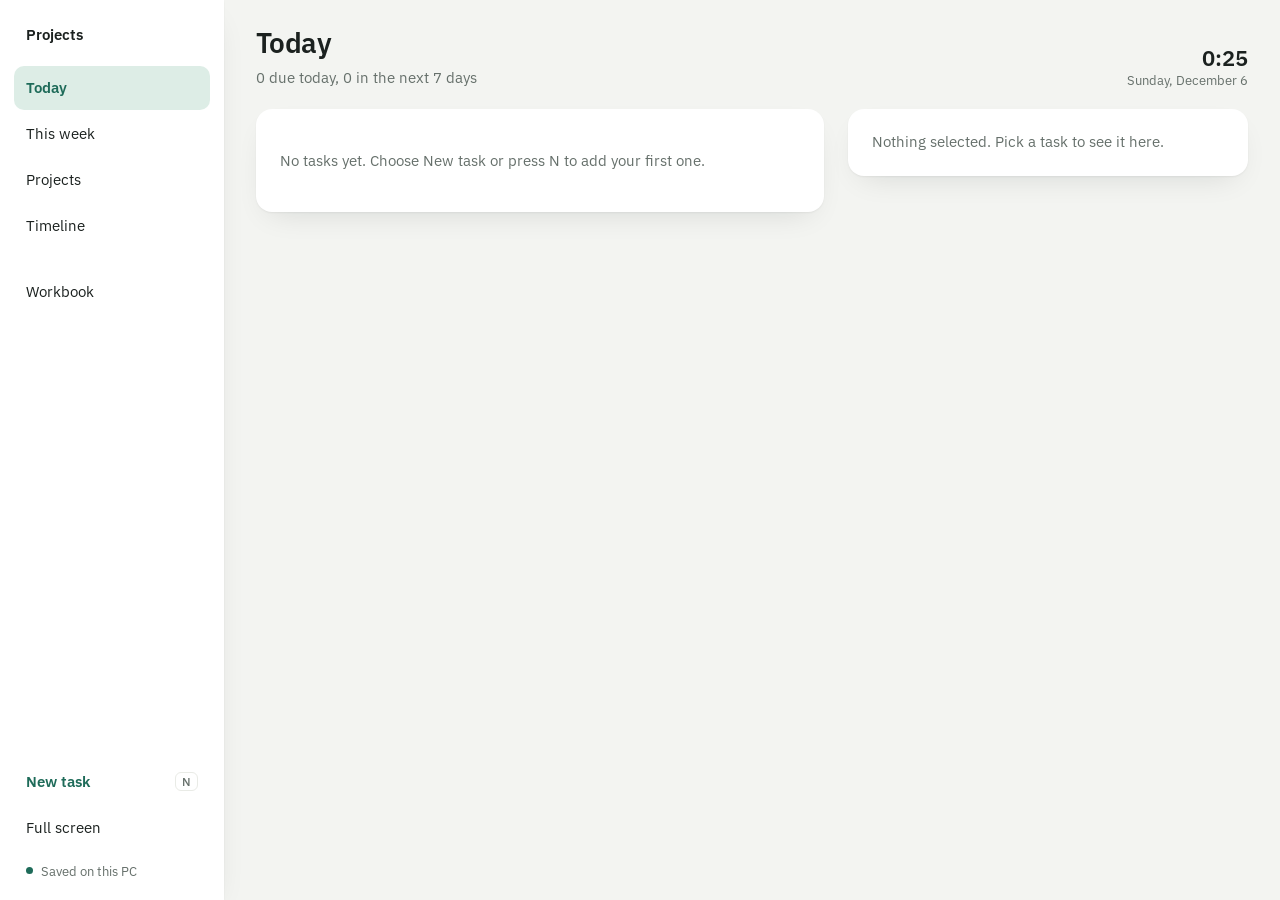
==== index.html @ d08d16b2 "Projects app: personal projects, to-dos and timeline PWA Installable desktop app with Today, This we" ====
<!doctype html>
<html lang="en">
<head>
<meta charset="utf-8">
<meta name="viewport" content="width=device-width, initial-scale=1">
<title>Projects</title>
<meta name="theme-color" content="#1E6B59">
<link rel="manifest" href="manifest.webmanifest">
<link rel="icon" href="icons/icon-192.png">
<link rel="preconnect" href="https://fonts.googleapis.com">
<link rel="stylesheet" href="https://fonts.googleapis.com/css2?family=IBM+Plex+Sans:wght@400;500;600&display=swap">
<link rel="stylesheet" href="css/app.css">
</head>
<body>
<div class="app">
  <nav class="rail" aria-label="Main">
    <div class="brand">Projects</div>
    <button class="item" data-view="today">Today <span class="count" id="cToday" hidden></span></button>
    <button class="item" data-view="week">This week</button>
    <button class="item" data-view="projects">Projects</button>
    <button class="item" data-view="timeline">Timeline</button>
    <div class="gap"></div>
    <button class="item" data-view="workbook">Workbook <span class="count warn" id="cBook" hidden>!</span></button>
    <div class="spacer"></div>
    <button class="item newbtn" id="railNew">New task <kbd>N</kbd></button>
    <button class="item" id="fsBtn">Full screen</button>
    <div class="conn"><span class="cdot" id="connDot"></span><span id="connText">Saved on this PC</span></div>
  </nav>

  <main class="page" id="page">
    <div class="demo" id="demoBanner" hidden>Demo data. Everything here is invented and kept apart from your real data.</div>

    <!-- Today -->
    <section class="view" id="v-today">
      <header class="top">
        <div><h1>Today</h1><p class="sub" id="todaySub"></p></div>
        <div class="clock"><div class="t" id="clockT"></div><div class="d" id="clockD"></div></div>
      </header>
      <div class="cols">
        <div id="todayLists"></div>
        <aside class="card detail" id="todayDetail"></aside>
      </div>
    </section>

    <!-- Week -->
    <section class="view" id="v-week" hidden>
      <header class="top">
        <div><h1>This week</h1><p class="sub" id="weekSub"></p></div>
        <div class="seg" role="group" aria-label="Week">
          <button id="wkPrev" aria-label="Previous week">Previous</button>
          <button id="wkNow">This week</button>
          <button id="wkNext" aria-label="Next week">Next</button>
        </div>
      </header>
      <div id="weekLate"></div>
      <div class="week" id="weekGrid"></div>
      <p class="hint">Drag a task to another day to change its due date.</p>
    </section>

    <!-- Projects -->
    <section class="view" id="v-projects" hidden>
      <header class="top">
        <div><h1>Projects</h1><p class="sub" id="projSub"></p></div>
        <button class="btn ghost" id="newProject">New project</button>
      </header>
      <div class="viewbar">
        <span class="lbl">Show</span>
        <div class="seg" role="group" aria-label="Show projects" id="projFilter">
          <button data-f="active" aria-pressed="true">Active</button>
          <button data-f="hold" aria-pressed="false">On hold</button>
          <button data-f="done" aria-pressed="false">Done</button>
          <button data-f="all" aria-pressed="false">All</button>
        </div>
      </div>
      <div class="cols">
        <div class="card board" id="projList"></div>
        <aside class="card detail" id="projDetail"></aside>
      </div>
    </section>

    <!-- Timeline -->
    <section class="view" id="v-timeline" hidden>
      <header class="top">
        <div><h1>Timeline</h1><p class="sub" id="tlSub"></p></div>
      </header>
      <div class="viewbar">
        <span class="lbl">Zoom</span>
        <div class="seg" role="group" aria-label="Zoom" id="tlZoom">
          <button data-z="day">Days</button>
          <button data-z="week">Weeks</button>
          <button data-z="quarter">Quarter</button>
        </div>
        <button class="btn sm ghost" id="tlToday">Jump to today</button>
        <label class="check"><input type="checkbox" id="tlDone"> Show done</label>
      </div>
      <div class="card tlwrap" id="tlWrap"><div id="tl"></div></div>
      <ul class="key">
        <li><span class="sw bar"></span>Planned</li>
        <li><span class="sw bar track"></span>In progress</li>
        <li><span class="sw bar soon"></span>Due today</li>
        <li><span class="sw bar late"></span>Overdue</li>
        <li><span class="sw bar done"></span>Done</li>
        <li><span class="sw diamond"></span>Due date only</li>
        <li><span class="sw span"></span>Project span</li>
      </ul>
      <p class="hint">Drag a bar to move it. Drag its right edge to change the due date. Click to edit.</p>
    </section>

    <!-- Workbook -->
    <section class="view" id="v-workbook" hidden>
      <header class="top"><div><h1>Workbook</h1><p class="sub" id="bookSub"></p></div></header>
      <div class="cols">
        <div>
          <div class="card pad" id="bookCard"></div>
          <div class="card pad" style="margin-top:24px" id="appCard"></div>
        </div>
        <aside class="card pad" id="storeCard"></aside>
      </div>
    </section>
  </main>
</div>

<!-- Edit dialog -->
<dialog class="modal" id="dlg">
  <form method="dialog" id="dlgForm" autocomplete="off"></form>
</dialog>

<div class="toast" id="toast" role="status" aria-live="polite"></div>
<input type="file" id="filePick" accept=".xlsx" hidden>

<script src="vendor/exceljs.min.js" defer></script>
<script type="module" src="js/app.js"></script>
</body>
</html>
---- css/app.css ----
/* MHS Tracker design tokens (ESK / TMS Tracker). Every colour comes from these. */
:root{
  color-scheme:light;
  --bg:#F3F4F1; --surface:#FFFFFF; --surface-2:#E9EBE6; --surface-3:#F7F8F5;
  --ink:#1B211F; --muted:#66706B; --faint:#A3ABA6;
  --accent:#1E6B59; --accent-ink:#FFFFFF; --accent-soft:#DDEDE6;
  --warn:#8F5400; --warn-soft:#FAE9CF;
  --danger:#B3261E; --danger-ink:#FFFFFF; --danger-soft:#F9DCD9;
  --shadow:0 1px 2px rgba(16,24,20,.05),0 12px 32px -14px rgba(16,24,20,.14);
  --font:"IBM Plex Sans",system-ui,-apple-system,"Segoe UI",sans-serif;
}
@media (prefers-color-scheme:dark){:root{color-scheme:dark;--bg:#131716;--surface:#1B2220;--surface-2:#252D2A;--surface-3:#182019;--ink:#ECEFED;--muted:#9BA59F;--faint:#5C6763;--accent:#6DC4A6;--accent-ink:#0E2A22;--accent-soft:#1D3A31;--warn:#E9B150;--warn-soft:#3A2D13;--danger:#F19189;--danger-ink:#3A0F0C;--danger-soft:#43211E;--shadow:0 0 0 1px rgba(255,255,255,.05),0 12px 32px -14px rgba(0,0,0,.6)}}

*{box-sizing:border-box}
html,body{margin:0;height:100%;background:var(--bg);color:var(--ink)}
body{font:15px/1.45 var(--font);font-variant-numeric:tabular-nums;-webkit-font-smoothing:antialiased}
button{font:inherit;color:inherit;background:none;border:0;padding:0;cursor:pointer;text-align:left}
input,select,textarea{font:inherit;color:var(--ink)}
:focus-visible{outline:2px solid var(--accent);outline-offset:3px}
@media (prefers-reduced-motion:reduce){*{transition:none!important;animation:none!important}}
[hidden]{display:none!important}

/* frame */
.app{display:grid;grid-template-columns:224px 1fr;height:100vh;overflow:hidden}
.rail{display:flex;flex-direction:column;gap:2px;padding:24px 14px 20px;background:var(--surface);box-shadow:var(--shadow);z-index:2;
  padding-top:max(24px, env(titlebar-area-height, 0px));-webkit-app-region:no-drag}
.brand{font-weight:600;font-size:15px;padding:0 12px 18px}
.item{display:flex;justify-content:space-between;align-items:center;width:100%;min-height:44px;padding:10px 12px;border-radius:10px;font-size:15px;transition:background .2s}
.item:hover{background:var(--surface-3)}
.item[aria-current="page"]{background:var(--accent-soft);color:var(--accent);font-weight:600}
.item kbd{font:500 12px var(--font);color:var(--muted);border:1px solid var(--surface-2);border-radius:6px;padding:1px 6px}
.newbtn{color:var(--accent);font-weight:600}
.count{min-width:22px;height:22px;padding:0 7px;border-radius:11px;background:var(--danger-soft);color:var(--danger);font-size:12.5px;font-weight:600;display:grid;place-items:center}
.count.warn{background:var(--warn-soft);color:var(--warn)}
.gap{height:18px}.spacer{flex:1}
.conn{display:flex;align-items:center;gap:8px;padding:10px 12px 0;font-size:12.5px;color:var(--muted)}
.cdot{width:7px;height:7px;border-radius:50%;background:var(--accent);flex:none}
.cdot.warn{background:var(--warn)}

.page{overflow:auto;padding:28px 32px 32px;position:relative}
.demo{background:var(--warn-soft);color:var(--warn);border-radius:12px;padding:10px 14px;margin-bottom:18px;font-size:13.5px;font-weight:500}
.top{display:flex;justify-content:space-between;align-items:flex-end;gap:24px;margin-bottom:20px}
h1{margin:0;font-size:28px;font-weight:600;letter-spacing:-.02em;line-height:1.1}
h2{margin:0;font-size:15px;font-weight:600}
.sub{margin:8px 0 0;color:var(--muted)}
.sub strong{color:var(--danger);font-weight:600}
.clock{text-align:right;line-height:1.15}
.clock .t{font-size:22px;font-weight:600}
.clock .d{font-size:13px;color:var(--muted);margin-top:3px}
.cols{display:grid;grid-template-columns:minmax(0,1fr) 400px;gap:24px;align-items:start}
.card{background:var(--surface);border-radius:16px;box-shadow:var(--shadow)}
.pad{padding:22px 24px}
.muted{color:var(--muted)}
.hint{font-size:12.5px;color:var(--muted);margin:10px 2px 0}
@media (max-width:1180px){.cols{grid-template-columns:1fr}}
@media (max-width:760px){.app{grid-template-columns:1fr;grid-template-rows:auto 1fr}.rail{flex-direction:row;flex-wrap:wrap;padding:10px}.brand,.gap,.spacer,.conn{display:none}.item{width:auto}}

/* view switch */
.viewbar{display:flex;align-items:center;gap:12px;margin:-4px 0 18px;flex-wrap:wrap}
.viewbar .lbl{font-size:13px;color:var(--muted)}
.seg{display:inline-flex;align-items:center;gap:2px;padding:4px;background:var(--surface);border-radius:12px;box-shadow:var(--shadow);flex-wrap:wrap}
.seg button{min-height:36px;padding:0 12px;border-radius:9px;font-size:13.5px;font-weight:500;color:var(--muted);white-space:nowrap;transition:background .2s}
.seg button:hover{background:var(--surface-3)}
.seg button[aria-pressed="true"]{background:var(--ink);color:var(--bg)}
.check{display:inline-flex;align-items:center;gap:8px;font-size:13.5px;color:var(--muted);min-height:36px;cursor:pointer}
.check input{width:18px;height:18px;accent-color:var(--accent)}

/* buttons */
.btn{display:inline-flex;align-items:center;justify-content:center;gap:8px;min-height:44px;padding:0 18px;border-radius:12px;font-weight:600;white-space:nowrap;transition:background .2s,opacity .2s}
.btn.primary{background:var(--accent);color:var(--accent-ink);width:100%;min-height:48px}
.btn.primary:hover{filter:brightness(1.06)}
.btn.primary:disabled{opacity:.45;cursor:default}
.btn.ghost{color:var(--accent)}
.btn.ghost:hover{background:var(--accent-soft)}
.btn.mute{color:var(--muted);font-weight:500}
.btn.mute:hover{background:var(--surface-3)}
.btn.sm{min-height:36px;padding:0 12px;font-size:13.5px}
.btn.danger{color:var(--danger)}
.btn.danger:hover{background:var(--danger-soft)}
.actions{display:flex;flex-wrap:wrap;gap:4px;margin-top:10px}

/* groups and task rows */
.group{padding:8px;margin-bottom:20px}
.group > .gh{display:flex;justify-content:space-between;align-items:baseline;padding:10px 14px 6px}
.group > .gh span{font-size:13px;color:var(--muted)}
.trow{display:grid;grid-template-columns:30px minmax(0,1fr) auto;gap:12px;align-items:center;min-height:56px;padding:6px 14px 6px 12px;border-radius:12px;background:var(--surface);transition:background .2s,box-shadow .2s}
.trow + .trow{margin-top:4px}
.trow:hover{background:var(--surface-3)}
.trow[data-state="track"]{background:var(--surface-3)}
.trow[data-state="soon"]{background:var(--warn-soft);box-shadow:inset 4px 0 0 var(--warn)}
.trow[data-state="late"]{background:var(--danger-soft);box-shadow:inset 4px 0 0 var(--danger)}
.trow.sel{box-shadow:0 0 0 2px var(--ink)}
.trow[data-state="soon"].sel{box-shadow:inset 4px 0 0 var(--warn),0 0 0 2px var(--ink)}
.trow[data-state="late"].sel{box-shadow:inset 4px 0 0 var(--danger),0 0 0 2px var(--ink)}
.trow .tmain{display:block;min-height:44px;padding:4px 0}
.trow b{display:block;font-weight:600;line-height:1.25}
.trow small{display:block;font-size:12.5px;color:var(--muted);margin-top:2px;white-space:nowrap;overflow:hidden;text-overflow:ellipsis}
.trow .st{font-size:13.5px;color:var(--muted);text-align:right;white-space:nowrap}
.trow[data-state="soon"] .st{color:var(--warn);font-weight:600}
.trow[data-state="late"] .st{color:var(--danger);font-weight:600}
.trow[data-state="done"] b{color:var(--muted);font-weight:500;text-decoration:line-through;text-decoration-color:var(--faint)}
.tick{width:24px;height:24px;border-radius:50%;border:2px solid var(--faint);display:grid;place-items:center;font-size:12px;font-weight:600;color:transparent;transition:background .2s}
.tick:hover{border-color:var(--accent);color:var(--accent)}
.tick.on{background:var(--accent);border-color:var(--accent);color:var(--accent-ink);opacity:.7}
.tick.doing{border-color:var(--accent);box-shadow:inset 0 0 0 3px var(--surface),inset 0 0 0 12px var(--accent-soft)}
.hi{color:var(--warn);font-weight:600}
.empty{padding:18px 16px;color:var(--muted)}

/* detail card */
.detail{padding:22px 24px 24px;position:sticky;top:0}
.dh{display:flex;justify-content:space-between;align-items:flex-start;gap:12px}
.name{font-size:24px;font-weight:600;letter-spacing:-.015em;line-height:1.15;overflow-wrap:anywhere}
.meta{font-size:13.5px;color:var(--muted);margin-top:4px}
.lead{margin:14px 0 4px;font-weight:600}
.lead[data-state="soon"]{color:var(--warn)}
.lead[data-state="late"]{color:var(--danger)}
.lead[data-state="track"],.lead[data-state="done"]{color:var(--accent)}
.facts{display:grid;grid-template-columns:96px 1fr;gap:8px 12px;margin:16px 0 18px;font-size:14px}
.facts dt{color:var(--muted)}.facts dd{margin:0}
.section{margin-top:20px;padding-top:16px;box-shadow:0 -1px 0 var(--surface-2)}
.section .sh{display:flex;justify-content:space-between;align-items:baseline;margin-bottom:8px}
.section .sh span{font-size:12.5px;color:var(--muted)}
.notes{white-space:pre-wrap;font-size:14px;margin:0}
.bar{display:block;height:6px;border-radius:3px;background:var(--surface-2);overflow:hidden}
.bar i{display:block;height:100%;background:var(--accent);opacity:.55}
.mini{display:grid;grid-template-columns:1fr auto;gap:2px 12px;align-items:center;padding:8px 0;font-size:14px}
.mini + .mini{box-shadow:0 -1px 0 var(--surface-2)}
.mini button{text-align:left}
.mini .st{font-size:12.5px;color:var(--muted)}
.mini[data-state="late"] .st{color:var(--danger);font-weight:600}
.mini[data-state="soon"] .st{color:var(--warn);font-weight:600}
.mini[data-state="done"] button{color:var(--muted);text-decoration:line-through}
.quick{display:flex;gap:8px;margin-top:10px}
.quick input{flex:1;min-width:0;min-height:44px;border-radius:10px;border:1px solid var(--surface-2);background:var(--surface-3);padding:0 12px}

/* project board rows */
.board{padding:8px}
.prow{display:grid;grid-template-columns:minmax(0,1fr) 140px 130px;gap:14px;align-items:center;width:100%;min-height:68px;padding:10px 16px;border-radius:12px;background:var(--surface);transition:background .2s,box-shadow .2s}
.prow + .prow{margin-top:4px}
.prow:hover{background:var(--surface-3)}
.prow[data-state="track"]{background:var(--surface-3)}
.prow[data-state="soon"]{background:var(--warn-soft);box-shadow:inset 4px 0 0 var(--warn)}
.prow[data-state="late"]{background:var(--danger-soft);box-shadow:inset 4px 0 0 var(--danger)}
.prow[aria-pressed="true"]{box-shadow:0 0 0 2px var(--ink)}
.prow[data-state="soon"][aria-pressed="true"]{box-shadow:inset 4px 0 0 var(--warn),0 0 0 2px var(--ink)}
.prow[data-state="late"][aria-pressed="true"]{box-shadow:inset 4px 0 0 var(--danger),0 0 0 2px var(--ink)}
.prow b{display:block;font-weight:600;line-height:1.2}
.prow small{display:block;font-size:12.5px;color:var(--muted);margin-top:3px}
.prow .st{font-size:13.5px;color:var(--muted);text-align:right;white-space:nowrap}
.prow[data-state="soon"] .st{color:var(--warn);font-weight:600}
.prow[data-state="late"] .st{color:var(--danger);font-weight:600}
.prow[data-state="done"] b{color:var(--muted);font-weight:500}
.prog{display:grid;gap:4px;font-size:12.5px;color:var(--muted)}

/* week */
.week{display:grid;grid-template-columns:repeat(7,minmax(0,1fr));gap:10px}
.day{background:var(--surface);border-radius:16px;box-shadow:var(--shadow);padding:12px 10px;min-height:340px;display:flex;flex-direction:column;gap:6px;transition:background .2s,box-shadow .2s}
.day.today{box-shadow:var(--shadow),inset 0 0 0 2px var(--accent)}
.day.past{background:var(--surface-3)}
.day.over{background:var(--accent-soft)}
.day .dhd{display:flex;justify-content:space-between;align-items:baseline;padding:0 4px 6px}
.day .dhd b{font-size:15px}
.day .dhd span{font-size:12.5px;color:var(--muted)}
.day.today .dhd b{color:var(--accent)}
.chip{display:block;width:100%;padding:8px 10px;border-radius:10px;background:var(--surface-3);font-size:13.5px;line-height:1.3;cursor:grab;box-shadow:inset 0 0 0 1px var(--surface-2)}
.chip small{display:block;color:var(--muted);font-size:12px;margin-top:2px;white-space:nowrap;overflow:hidden;text-overflow:ellipsis}
.chip[data-state="track"]{box-shadow:inset 3px 0 0 var(--accent),inset 0 0 0 1px var(--surface-2)}
.chip[data-state="soon"]{background:var(--warn-soft);box-shadow:inset 3px 0 0 var(--warn)}
.chip[data-state="late"]{background:var(--danger-soft);box-shadow:inset 3px 0 0 var(--danger)}
.chip[data-state="done"]{color:var(--muted);text-decoration:line-through;background:transparent}
.chip.dragging{opacity:.4}
.daddbtn{margin-top:auto;min-height:36px;border-radius:10px;color:var(--muted);font-size:13px;padding:0 8px}
.daddbtn:hover{background:var(--surface-3);color:var(--accent)}
.latestrip{display:flex;gap:8px;flex-wrap:wrap;align-items:center;background:var(--danger-soft);border-radius:14px;padding:10px 12px;margin-bottom:14px}
.latestrip > b{color:var(--danger);font-size:13.5px;margin-right:4px}
.latestrip .chip{width:auto;background:var(--surface)}

/* timeline */
.tlwrap{overflow:auto;max-height:calc(100vh - 250px);position:relative}
#tl{position:relative;min-width:100%}
.tlrow{display:flex;align-items:stretch;min-height:36px}
.tllabel{position:sticky;left:0;z-index:3;flex:none;width:280px;background:var(--surface);padding:6px 12px 6px 18px;display:flex;align-items:center;gap:8px;font-size:13.5px;box-shadow:1px 0 0 var(--surface-2);overflow:hidden}
.tllabel button{white-space:nowrap;overflow:hidden;text-overflow:ellipsis;min-height:28px}
.tlrow.proj .tllabel{font-weight:600;font-size:14px;padding-left:12px}
.tlrow.proj{margin-top:6px;box-shadow:0 -1px 0 var(--surface-2)}
.tlrow.proj:first-of-type{margin-top:0}
.tllabel .lst{font-size:12px;font-weight:500;color:var(--muted);margin-left:auto;white-space:nowrap}
.tlrow[data-state="late"] .tllabel .lst{color:var(--danger);font-weight:600}
.tlrow[data-state="soon"] .tllabel .lst{color:var(--warn);font-weight:600}
.track{position:relative;flex:none}
.tlhead{position:sticky;top:0;z-index:4;background:var(--surface);box-shadow:0 1px 0 var(--surface-2)}
.tlhead .tllabel{z-index:5;font-size:12.5px;color:var(--muted);align-items:flex-end}
.tlhead .track{height:48px}
.mlab,.wlab{position:absolute;font-size:12px;white-space:nowrap}
.mlab{top:6px;font-weight:600;padding-left:6px;border-left:1px solid var(--faint)}
.wlab{top:26px;color:var(--muted);padding-left:4px}
.wlab.now{color:var(--warn);font-weight:600}
.tbar{position:absolute;top:9px;height:18px;border-radius:6px;background:var(--accent);opacity:.85;cursor:grab;touch-action:none;min-width:8px}
.tbar[data-state="track"]{opacity:1;box-shadow:inset 0 0 0 2px var(--accent-ink)}
.tbar[data-state="soon"]{background:var(--warn);opacity:1}
.tbar[data-state="late"]{background:var(--danger);opacity:1}
.tbar[data-state="done"]{background:var(--faint);opacity:.6}
.tbar .grip{position:absolute;right:0;top:0;bottom:0;width:10px;cursor:ew-resize;border-radius:0 6px 6px 0}
.tbar .grip:hover{background:rgba(255,255,255,.35)}
.tbar.diamond{width:16px!important;height:16px;top:10px;border-radius:3px;transform:rotate(45deg);min-width:0}
.tbar.diamond .grip{display:none}
.tbar.dragging{opacity:.6;cursor:grabbing}
.btag{position:absolute;top:9px;font-size:12px;line-height:18px;color:var(--muted);white-space:nowrap;pointer-events:none}
.pspan{position:absolute;top:15px;height:6px;border-radius:3px;background:var(--surface-2)}
.pspan[data-state="late"]{background:var(--danger-soft)}
.pdue{position:absolute;top:11px;width:14px;height:14px;transform:rotate(45deg);border:2px solid var(--ink);background:var(--surface);border-radius:2px}
.nowline{position:absolute;top:0;bottom:0;width:2px;background:var(--ink);z-index:2;pointer-events:none;opacity:.7}
.key{display:flex;flex-wrap:wrap;gap:6px 18px;margin:12px 0 2px;padding:0 10px;list-style:none;font-size:12.5px;color:var(--muted)}
.key li{display:flex;align-items:center;gap:7px}
.sw{width:14px;height:14px;border-radius:4px}
.sw.bar{width:22px;height:10px;background:var(--accent);opacity:.85}
.sw.bar.track{opacity:1;box-shadow:inset 0 0 0 2px var(--accent-ink),0 0 0 1px var(--accent)}
.sw.bar.soon{background:var(--warn);opacity:1}
.sw.bar.late{background:var(--danger);opacity:1}
.sw.bar.done{background:var(--faint);opacity:.6}
.sw.diamond{width:10px;height:10px;background:var(--accent);transform:rotate(45deg);border-radius:2px}
.sw.span{width:22px;height:6px;background:var(--surface-2);border-radius:3px}

/* workbook view */
.big{font-size:20px;font-weight:600;margin:2px 0 4px}
.callout{background:var(--warn-soft);color:var(--warn);border-radius:12px;padding:12px 14px;font-size:14px;margin:12px 0}
.ok{color:var(--accent);font-weight:600}
.btnrow{display:flex;flex-wrap:wrap;gap:8px;margin-top:14px}
.btnrow .btn.primary{width:auto}
.optrow{display:flex;justify-content:space-between;align-items:center;gap:16px;min-height:52px}
.optrow + .optrow{box-shadow:0 -1px 0 var(--surface-2)}
.optrow small{display:block;color:var(--muted);font-size:12.5px}
.switch{position:relative;width:44px;height:26px;flex:none}
.switch input{position:absolute;inset:0;opacity:0;margin:0;cursor:pointer}
.switch span{position:absolute;inset:0;border-radius:13px;background:var(--surface-2);transition:background .2s;pointer-events:none}
.switch span::after{content:"";position:absolute;top:3px;left:3px;width:20px;height:20px;border-radius:50%;background:var(--surface);box-shadow:0 1px 2px rgba(0,0,0,.2);transition:transform .2s}
.switch input:checked + span{background:var(--accent)}
.switch input:checked + span::after{transform:translateX(18px)}
.switch input:focus-visible + span{outline:2px solid var(--accent);outline-offset:3px}

/* modal */
.modal{border:0;padding:0;border-radius:18px;background:var(--surface);color:var(--ink);width:min(560px,92vw);box-shadow:0 24px 64px -16px rgba(0,0,0,.45)}
.modal::backdrop{background:rgba(16,24,20,.35);backdrop-filter:blur(3px)}
.modal form{padding:24px 28px 22px}
.mh{display:flex;justify-content:space-between;align-items:center;margin-bottom:16px}
.mh h2{font-size:20px;letter-spacing:-.01em}
.x{width:36px;height:36px;border-radius:10px;display:grid;place-items:center;color:var(--muted);font-size:20px}
.x:hover{background:var(--surface-3)}
.field{display:grid;gap:5px;margin-bottom:14px}
.field label{font-size:13px;color:var(--muted);font-weight:500}
.field input,.field select,.field textarea{min-height:44px;border-radius:10px;border:1px solid var(--surface-2);background:var(--surface-3);padding:8px 12px;width:100%}
.field textarea{min-height:84px;resize:vertical}
.field input:focus,.field select:focus,.field textarea:focus{outline:2px solid var(--accent);outline-offset:0;border-color:transparent}
.row2{display:grid;grid-template-columns:1fr 1fr;gap:12px}
.row3{display:grid;grid-template-columns:1fr 1fr 1fr;gap:12px}
.mfoot{display:flex;justify-content:space-between;align-items:center;gap:8px;margin-top:6px}
.mfoot .btn.primary{width:auto;min-width:160px}
.err{color:var(--danger);font-size:13px;min-height:18px}

/* toast */
.toast{position:fixed;left:50%;bottom:28px;transform:translate(-50%,8px);background:var(--ink);color:var(--bg);padding:10px 18px;border-radius:999px;font-size:14px;opacity:0;pointer-events:none;transition:opacity .2s,transform .2s;z-index:50;display:flex;gap:12px;align-items:center}
.toast.show{opacity:1;transform:translate(-50%,0);pointer-events:auto}
.toast button{color:var(--accent-soft);font-weight:600;text-decoration:underline}
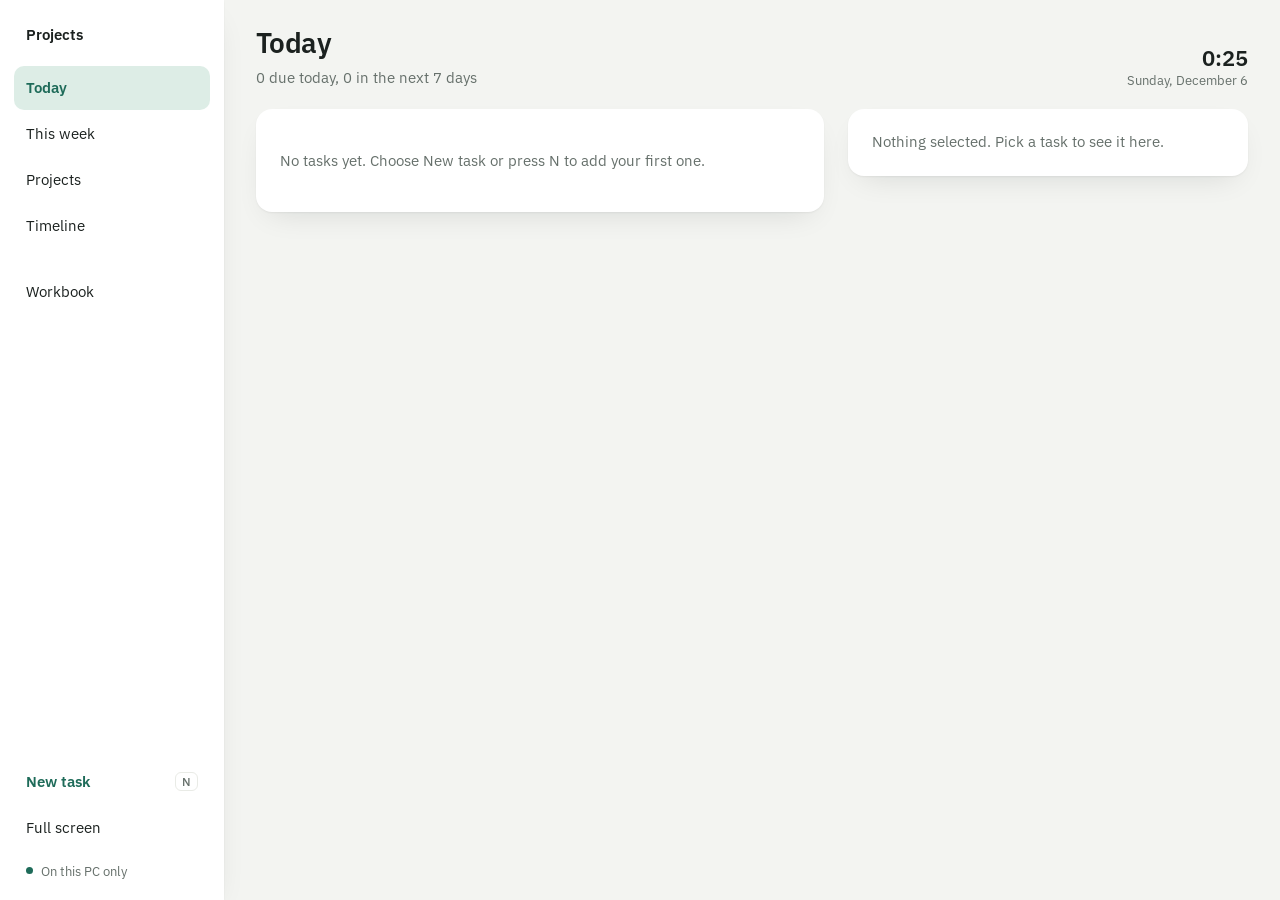
==== commit 89999655: "Sync with a workbook in OneDrive across PCs The linked workbook is now the shared copy. The app writ" ====
--- a/index.html
+++ b/index.html
@@ -28,6 +28,7 @@
   </nav>
 
   <main class="page" id="page">
+    <div class="banner" id="syncBanner" hidden></div>
     <div class="demo" id="demoBanner" hidden>Demo data. Everything here is invented and kept apart from your real data.</div>
 
     <!-- Today -->
--- a/css/app.css
+++ b/css/app.css
@@ -39,6 +39,9 @@
 
 .page{overflow:auto;padding:28px 32px 32px;position:relative}
 .demo{background:var(--warn-soft);color:var(--warn);border-radius:12px;padding:10px 14px;margin-bottom:18px;font-size:13.5px;font-weight:500}
+.banner{display:flex;align-items:center;gap:12px;flex-wrap:wrap;background:var(--warn-soft);color:var(--ink);border-radius:12px;padding:10px 14px;margin-bottom:18px;font-size:14px;box-shadow:inset 4px 0 0 var(--warn)}
+.banner span{flex:1;min-width:280px}
+.banner .btn.primary{width:auto;min-height:36px}
 .top{display:flex;justify-content:space-between;align-items:flex-end;gap:24px;margin-bottom:20px}
 h1{margin:0;font-size:28px;font-weight:600;letter-spacing:-.02em;line-height:1.1}
 h2{margin:0;font-size:15px;font-weight:600}
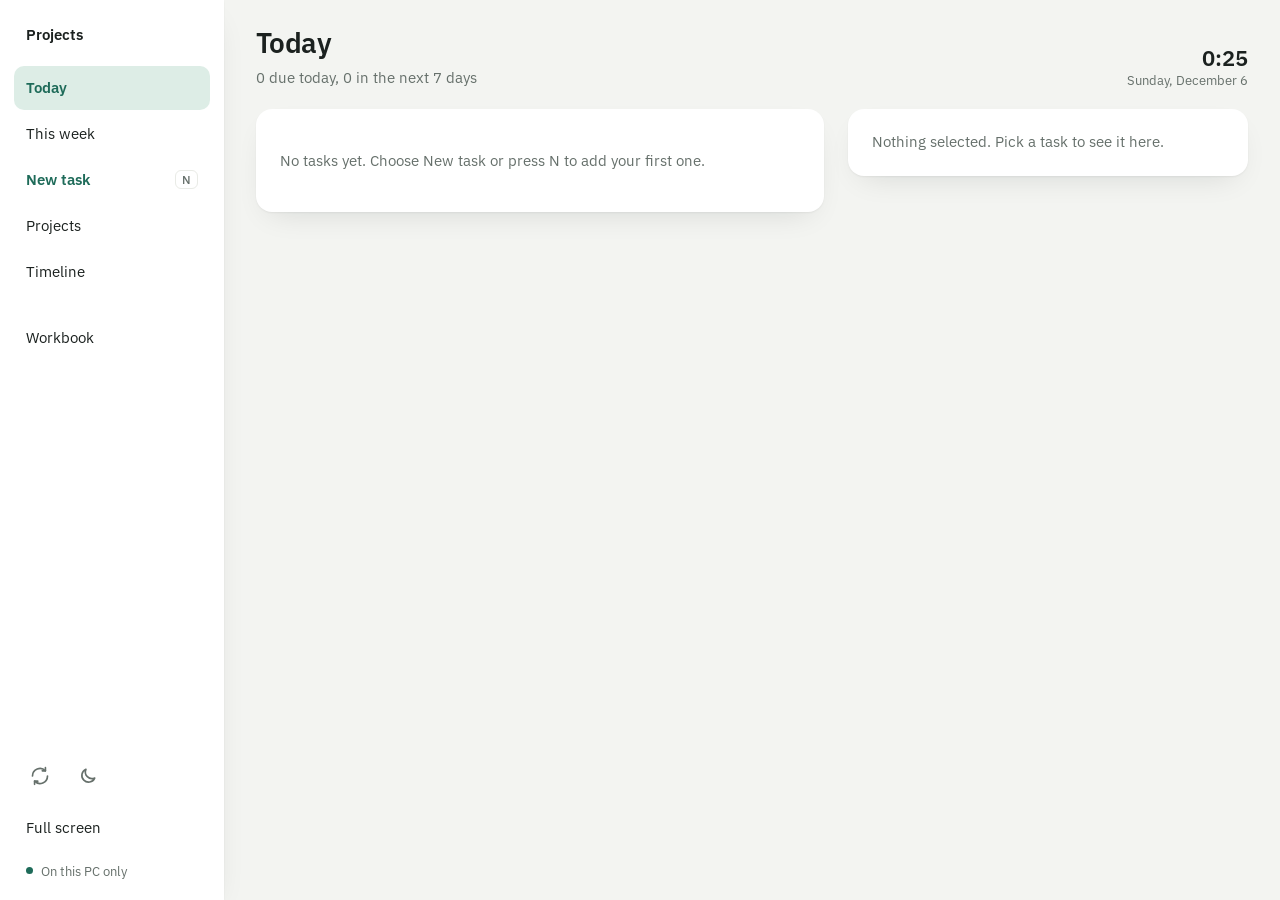
==== commit cea99fde: "Reminders, notes, Claude inbox, theme toggle, instant sync - Tasks get "Remind at" with desktop noti" ====
--- a/index.html
+++ b/index.html
@@ -17,12 +17,21 @@
     <div class="brand">Projects</div>
     <button class="item" data-view="today">Today <span class="count" id="cToday" hidden></span></button>
     <button class="item" data-view="week">This week</button>
+    <button class="item newbtn" id="railNew">New task <kbd>N</kbd></button>
     <button class="item" data-view="projects">Projects</button>
     <button class="item" data-view="timeline">Timeline</button>
     <div class="gap"></div>
     <button class="item" data-view="workbook">Workbook <span class="count warn" id="cBook" hidden>!</span></button>
     <div class="spacer"></div>
-    <button class="item newbtn" id="railNew">New task <kbd>N</kbd></button>
+    <div class="tools">
+      <button class="icon" id="syncBtn" aria-label="Sync with the workbook now" title="Sync now">
+        <svg viewBox="0 0 24 24" fill="none" stroke="currentColor" stroke-width="2" stroke-linecap="round" stroke-linejoin="round" aria-hidden="true"><path d="M21 12a9 9 0 0 1-15.5 6.2"/><path d="M3 12A9 9 0 0 1 18.5 5.8"/><path d="M18.5 2v3.8h-3.8"/><path d="M5.5 22v-3.8h3.8"/></svg>
+      </button>
+      <button class="icon" id="themeBtn" aria-label="Switch to dark mode" title="Dark mode">
+        <svg class="moon" viewBox="0 0 24 24" fill="none" stroke="currentColor" stroke-width="2" stroke-linecap="round" stroke-linejoin="round" aria-hidden="true"><path d="M20 14.5A8 8 0 0 1 9.5 4a8 8 0 1 0 10.5 10.5z"/></svg>
+        <svg class="sun" viewBox="0 0 24 24" fill="none" stroke="currentColor" stroke-width="2" stroke-linecap="round" aria-hidden="true"><circle cx="12" cy="12" r="4"/><path d="M12 2v2M12 20v2M4.9 4.9l1.4 1.4M17.7 17.7l1.4 1.4M2 12h2M20 12h2M4.9 19.1l1.4-1.4M17.7 6.3l1.4-1.4"/></svg>
+      </button>
+    </div>
     <button class="item" id="fsBtn">Full screen</button>
     <div class="conn"><span class="cdot" id="connDot"></span><span id="connText">Saved on this PC</span></div>
   </nav>
--- a/css/app.css
+++ b/css/app.css
@@ -9,7 +9,9 @@
   --shadow:0 1px 2px rgba(16,24,20,.05),0 12px 32px -14px rgba(16,24,20,.14);
   --font:"IBM Plex Sans",system-ui,-apple-system,"Segoe UI",sans-serif;
 }
-@media (prefers-color-scheme:dark){:root{color-scheme:dark;--bg:#131716;--surface:#1B2220;--surface-2:#252D2A;--surface-3:#182019;--ink:#ECEFED;--muted:#9BA59F;--faint:#5C6763;--accent:#6DC4A6;--accent-ink:#0E2A22;--accent-soft:#1D3A31;--warn:#E9B150;--warn-soft:#3A2D13;--danger:#F19189;--danger-ink:#3A0F0C;--danger-soft:#43211E;--shadow:0 0 0 1px rgba(255,255,255,.05),0 12px 32px -14px rgba(0,0,0,.6)}}
+@media (prefers-color-scheme:dark){:root:not([data-theme=light]){color-scheme:dark;--bg:#131716;--surface:#1B2220;--surface-2:#252D2A;--surface-3:#182019;--ink:#ECEFED;--muted:#9BA59F;--faint:#5C6763;--accent:#6DC4A6;--accent-ink:#0E2A22;--accent-soft:#1D3A31;--warn:#E9B150;--warn-soft:#3A2D13;--danger:#F19189;--danger-ink:#3A0F0C;--danger-soft:#43211E;--shadow:0 0 0 1px rgba(255,255,255,.05),0 12px 32px -14px rgba(0,0,0,.6)}}
+:root[data-theme=dark]{color-scheme:dark;--bg:#131716;--surface:#1B2220;--surface-2:#252D2A;--surface-3:#182019;--ink:#ECEFED;--muted:#9BA59F;--faint:#5C6763;--accent:#6DC4A6;--accent-ink:#0E2A22;--accent-soft:#1D3A31;--warn:#E9B150;--warn-soft:#3A2D13;--danger:#F19189;--danger-ink:#3A0F0C;--danger-soft:#43211E;--shadow:0 0 0 1px rgba(255,255,255,.05),0 12px 32px -14px rgba(0,0,0,.6)}
+
 
 *{box-sizing:border-box}
 html,body{margin:0;height:100%;background:var(--bg);color:var(--ink)}
@@ -33,6 +35,19 @@
 .count{min-width:22px;height:22px;padding:0 7px;border-radius:11px;background:var(--danger-soft);color:var(--danger);font-size:12.5px;font-weight:600;display:grid;place-items:center}
 .count.warn{background:var(--warn-soft);color:var(--warn)}
 .gap{height:18px}.spacer{flex:1}
+.tools{display:flex;gap:4px;padding:0 4px 6px}
+.icon{width:44px;height:44px;border-radius:10px;display:grid;place-items:center;color:var(--muted);transition:background .2s,color .2s}
+.icon:hover{background:var(--surface-3);color:var(--ink)}
+.icon svg{width:20px;height:20px}
+.icon.warn{color:var(--warn)}
+.icon.spin svg{animation:spin 1s linear infinite}
+@keyframes spin{to{transform:rotate(360deg)}}
+#themeBtn .sun{display:none}
+:root[data-dark] #themeBtn .sun{display:block}
+:root[data-dark] #themeBtn .moon{display:none}
+.notebox{display:flex;gap:8px;margin-top:10px}
+.notebox input{flex:1;min-width:0;min-height:40px;border-radius:10px;border:1px solid var(--surface-2);background:var(--surface-3);padding:0 12px}
+.rem{color:var(--accent);font-weight:500}
 .conn{display:flex;align-items:center;gap:8px;padding:10px 12px 0;font-size:12.5px;color:var(--muted)}
 .cdot{width:7px;height:7px;border-radius:50%;background:var(--accent);flex:none}
 .cdot.warn{background:var(--warn)}
